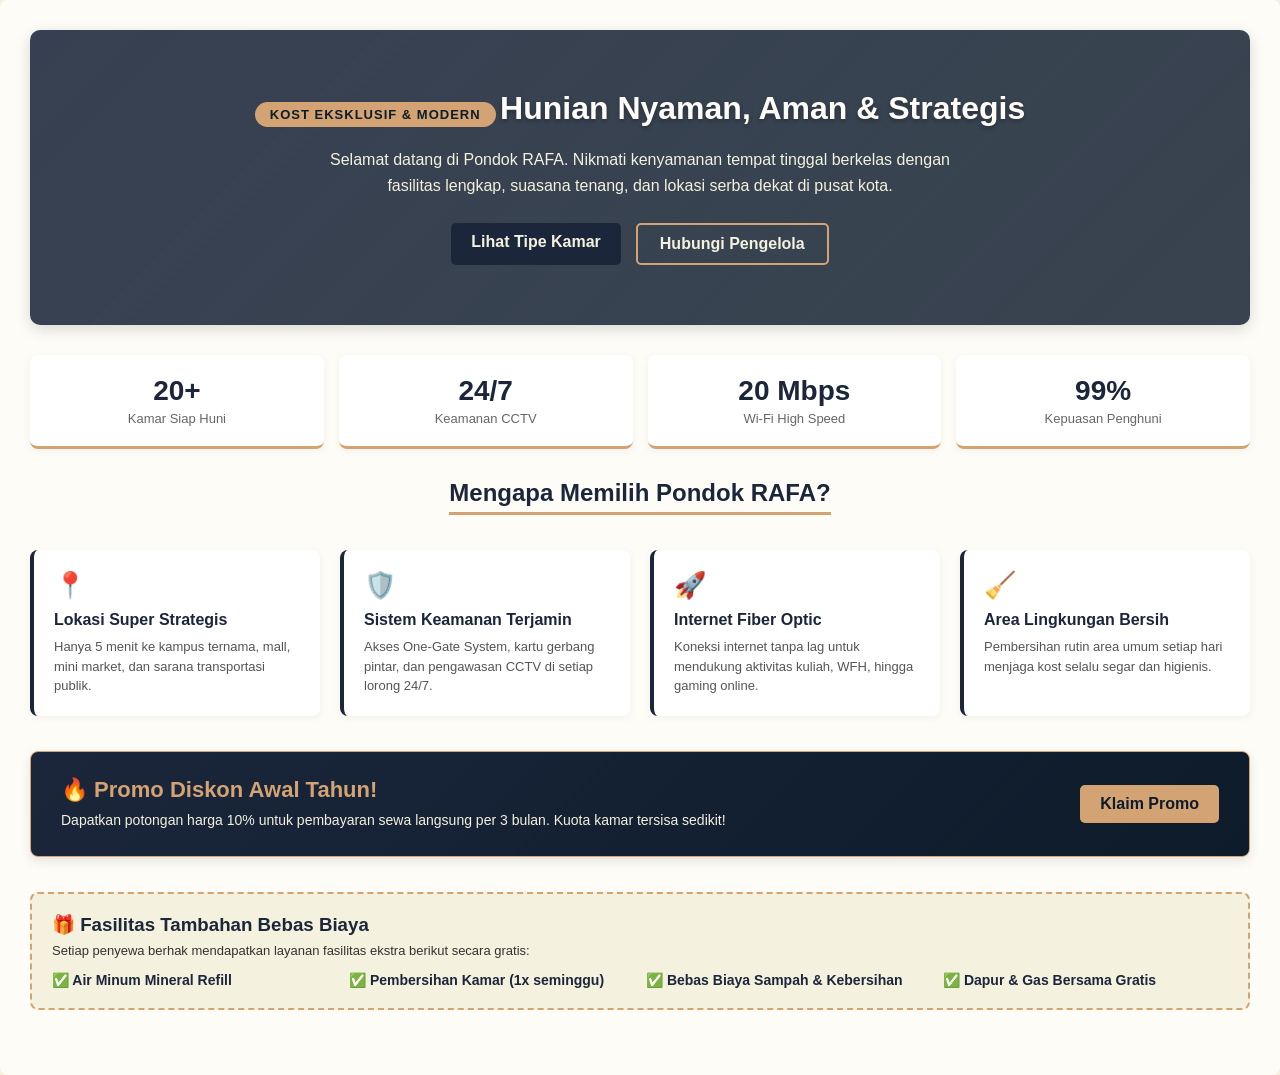
==== home.html @ b2a0f161 "Add files via upload" ====
<!DOCTYPE html>
<html lang="id">
<head>
    <meta charset="UTF-8">
    <meta name="viewport" content="width=device-width, initial-scale=1.0">
    <title>Home - Pondok RAFA</title>
    <link rel="stylesheet" href="style.css">
    <style>
        /* Modern Hero Banner */
        .hero {
            position: relative;
            background: linear-gradient(135deg, rgba(27, 38, 59, 0.88), rgba(13, 27, 42, 0.82)), 
                        url('https://images.unsplash.com/photo-1555854877-bab0e564b8d5?auto=format&fit=crop&w=1200&q=80') center/cover no-repeat;
            color: var(--cream);
            padding: 60px 30px;
            border-radius: 10px;
            text-align: center;
            margin-bottom: 30px;
            box-shadow: 0 4px 15px rgba(0,0,0,0.15);
        }

        .hero-badge {
            background-color: var(--accent);
            color: var(--navy-dark);
            padding: 5px 15px;
            border-radius: 20px;
            font-size: 13px;
            font-weight: 700;
            text-transform: uppercase;
            letter-spacing: 1px;
            display: inline-block;
            margin-bottom: 15px;
        }

        .hero h2 {
            color: var(--cream-light);
            font-size: 32px;
            border-bottom: none;
            margin-bottom: 12px;
            text-shadow: 0 2px 4px rgba(0,0,0,0.3);
        }

        .hero p {
            font-size: 16px;
            max-width: 650px;
            margin: 0 auto 25px auto;
            color: var(--cream);
            line-height: 1.6;
        }

        .hero-btn-group {
            display: flex;
            gap: 15px;
            justify-content: center;
            flex-wrap: wrap;
        }

        .btn-secondary {
            background-color: transparent;
            border: 2px solid var(--accent);
            color: var(--cream);
            padding: 10px 22px;
            border-radius: 5px;
            text-decoration: none;
            font-weight: 600;
            transition: all 0.3s;
        }

        .btn-secondary:hover {
            background-color: var(--accent);
            color: var(--navy-dark);
        }

        /* Stat Counter Section */
        .stats-grid {
            display: grid;
            grid-template-columns: repeat(auto-fit, minmax(180px, 1fr));
            gap: 15px;
            margin-bottom: 30px;
        }

        .stat-card {
            background: var(--white);
            padding: 20px 15px;
            border-radius: 8px;
            text-align: center;
            border-bottom: 3px solid var(--accent);
            box-shadow: 0 2px 8px rgba(0,0,0,0.05);
        }

        .stat-card .number {
            font-size: 28px;
            font-weight: bold;
            color: var(--navy);
            margin-bottom: 4px;
        }

        .stat-card .label {
            font-size: 13px;
            color: #666;
            font-weight: 500;
        }

        /* Highlights Section */
        .section-title {
            text-align: center;
            margin-bottom: 20px;
        }

        .section-title h2 {
            border-bottom: 3px solid var(--accent);
            display: inline-block;
            padding-bottom: 5px;
        }

        .highlights {
            display: grid;
            grid-template-columns: repeat(auto-fit, minmax(220px, 1fr));
            gap: 20px;
            margin-bottom: 35px;
        }

        .highlight-item {
            background-color: var(--white);
            padding: 20px;
            border-radius: 8px;
            text-align: left;
            border-left: 4px solid var(--navy);
            box-shadow: 0 2px 8px rgba(0,0,0,0.05);
            transition: transform 0.2s;
        }

        .highlight-item:hover {
            transform: translateY(-3px);
        }

        .highlight-item .icon {
            font-size: 26px;
            margin-bottom: 10px;
            display: block;
        }

        .highlight-item h4 {
            color: var(--navy);
            margin-bottom: 8px;
            font-size: 16px;
        }

        .highlight-item p {
            font-size: 13px;
            margin-bottom: 0;
            color: #555;
            line-height: 1.5;
        }

        /* Quick Preview Kamar Favorit */
        .preview-section {
            margin-bottom: 35px;
        }

        .preview-grid {
            display: grid;
            grid-template-columns: repeat(auto-fit, minmax(260px, 1fr));
            gap: 20px;
            margin-top: 15px;
        }

        .preview-card {
            background: var(--white);
            border-radius: 8px;
            overflow: hidden;
            box-shadow: 0 3px 10px rgba(0,0,0,0.06);
            border: 1px solid #EAE0D0;
        }

        .preview-card img {
            width: 100%;
            height: 160px;
            object-fit: cover;
        }

        .preview-card-body {
            padding: 15px;
        }

        .preview-card-body h3 {
            font-size: 18px;
            color: var(--navy);
            margin-bottom: 5px;
        }

        .preview-card-body p {
            font-size: 13px;
            color: #666;
            margin-bottom: 12px;
        }

        .preview-card-footer {
            display: flex;
            justify-content: space-between;
            align-items: center;
        }

        .price-tag {
            font-weight: bold;
            color: var(--accent);
            font-size: 15px;
        }

        /* Promo Banner */
        .promo-box {
            background: linear-gradient(135deg, var(--navy) 0%, var(--navy-dark) 100%);
            color: var(--cream);
            padding: 25px 30px;
            border-radius: 8px;
            display: flex;
            justify-content: space-between;
            align-items: center;
            flex-wrap: wrap;
            gap: 20px;
            margin-bottom: 35px;
            border: 1px solid var(--accent);
            box-shadow: 0 4px 12px rgba(0,0,0,0.1);
        }

        .promo-text h3 {
            color: var(--accent);
            font-size: 22px;
            margin-bottom: 6px;
        }

        .promo-text p {
            margin-bottom: 0;
            font-size: 14px;
            color: var(--cream);
        }

        /* Services Include */
        .services-box {
            background-color: var(--cream);
            border: 2px dashed var(--accent);
            border-radius: 8px;
            padding: 20px;
            margin-bottom: 35px;
        }

        .services-list {
            display: grid;
            grid-template-columns: repeat(auto-fit, minmax(200px, 1fr));
            gap: 12px;
            margin-top: 10px;
            list-style: none;
        }

        .services-list li {
            font-size: 14px;
            color: var(--navy);
            font-weight: 600;
            display: flex;
            align-items: center;
            gap: 8px;
        }

        /* Testimoni */
        .testimonial-grid {
            display: grid;
            grid-template-columns: repeat(auto-fit, minmax(250px, 1fr));
            gap: 20px;
            margin-top: 15px;
            margin-bottom: 35px;
        }

        .testimonial-card {
            background: var(--white);
            padding: 20px;
            border-radius: 8px;
            font-style: italic;
            font-size: 14px;
            box-shadow: 0 2px 8px rgba(0,0,0,0.05);
            border: 1px solid #EAE0D0;
            position: relative;
        }

        .testimonial-author {
            font-style: normal;
            font-weight: bold;
            color: var(--navy);
            margin-top: 12px;
            display: block;
            font-size: 13px;
        }

        /* FAQ Section */
        .faq-section {
            margin-top: 20px;
        }

        .faq-item {
            background: var(--white);
            padding: 15px 20px;
            border-radius: 6px;
            margin-bottom: 10px;
            border: 1px solid #EAE0D0;
        }

        .faq-item h4 {
            color: var(--navy);
            margin-bottom: 5px;
            font-size: 15px;
        }

        .faq-item p {
            font-size: 13px;
            color: #555;
            margin-bottom: 0;
        }
    </style>
</head>
<body>
    <div class="page-content">

        <!-- Banner Utama (Hero) -->
        <div class="hero">
            <span class="hero-badge">Kost Eksklusif & Modern</span>
            <h2>Hunian Nyaman, Aman & Strategis</h2>
            <p>Selamat datang di Pondok RAFA. Nikmati kenyamanan tempat tinggal berkelas dengan fasilitas lengkap, suasana tenang, dan lokasi serba dekat di pusat kota.</p>
            <div class="hero-btn-group">
                <a href="produk.html" target="content-frame" class="btn">Lihat Tipe Kamar</a>
                <a href="kontak.html" target="content-frame" class="btn-secondary">Hubungi Pengelola</a>
            </div>
        </div>

        <!-- Statistik Angka -->
        <div class="stats-grid">
            <div class="stat-card">
                <div class="number">20+</div>
                <div class="label">Kamar Siap Huni</div>
            </div>
            <div class="stat-card">
                <div class="number">24/7</div>
                <div class="label">Keamanan CCTV</div>
            </div>
            <div class="stat-card">
                <div class="number">20 Mbps</div>
                <div class="label">Wi-Fi High Speed</div>
            </div>
            <div class="stat-card">
                <div class="number">99%</div>
                <div class="label">Kepuasan Penghuni</div>
            </div>
        </div>

        <!-- Keunggulan Utama -->
        <div class="section-title">
            <h2>Mengapa Memilih Pondok RAFA?</h2>
        </div>
        <div class="highlights">
            <div class="highlight-item">
                <span class="icon">📍</span>
                <h4>Lokasi Super Strategis</h4>
                <p>Hanya 5 menit ke kampus ternama, mall, mini market, dan sarana transportasi publik.</p>
            </div>
            <div class="highlight-item">
                <span class="icon">🛡️</span>
                <h4>Sistem Keamanan Terjamin</h4>
                <p>Akses One-Gate System, kartu gerbang pintar, dan pengawasan CCTV di setiap lorong 24/7.</p>
            </div>
            <div class="highlight-item">
                <span class="icon">🚀</span>
                <h4>Internet Fiber Optic</h4>
                <p>Koneksi internet tanpa lag untuk mendukung aktivitas kuliah, WFH, hingga gaming online.</p>
            </div>
            <div class="highlight-item">
                <span class="icon">🧹</span>
                <h4>Area Lingkungan Bersih</h4>
                <p>Pembersihan rutin area umum setiap hari menjaga kost selalu segar dan higienis.</p>
            </div>
        </div>

        <!-- Banner Promo Spesial -->
        <div class="promo-box">
            <div class="promo-text">
                <h3>🔥 Promo Diskon Awal Tahun!</h3>
                <p>Dapatkan potongan harga 10% untuk pembayaran sewa langsung per 3 bulan. Kuota kamar tersisa sedikit!</p>
            </div>
            <a href="kontak.html" target="content-frame" class="btn" style="background-color: var(--accent); color: var(--navy-dark);">Klaim Promo</a>
        </div>

        <!-- Layanan Gratis Tambahan -->
        <div class="services-box">
            <h3 style="color: var(--navy); margin-bottom: 5px;">🎁 Fasilitas Tambahan Bebas Biaya</h3>
            <p style="font-size: 13px; margin-bottom: 10px;">Setiap penyewa berhak mendapatkan layanan fasilitas ekstra berikut secara gratis:</p>
            <ul class="services-list">
                <li>✅ Air Minum Mineral Refill</li>
                <li>✅ Pembersihan Kamar (1x seminggu)</li>
                <li>✅ Bebas Biaya Sampah & Kebersihan</li>
                <li>✅ Dapur & Gas Bersama Gratis</li>
            </ul>
        </div>

    </div>
</body>
</html>
---- style.css ----
:root {
    --navy: #1B263B;
    --navy-dark: #0D1B2A;
    --cream: #F4F1DE;
    --cream-light: #FDFCF7;
    --accent: #D4A373;
    --text-dark: #333333;
    --white: #FFFFFF;
}

* {
    margin: 0;
    padding: 0;
    box-sizing: border-box;
    font-family: 'Segoe UI', Tahoma, Geneva, Verdana, sans-serif;
}

body {
    background-color: var(--cream);
    color: var(--text-dark);
    display: flex;
    flex-direction: column;
    min-height: 100vh;
}

/* Header & Navigasi */
header {
    background-color: var(--navy);
    color: var(--cream);
    padding: 15px 30px;
    display: flex;
    justify-content: space-between;
    align-items: center;
    box-shadow: 0 4px 6px rgba(0, 0, 0, 0.1);
}

.logo h1 {
    font-size: 24px;
    color: var(--cream);
    letter-spacing: 1px;
}

.logo span {
    color: var(--accent);
}

nav ul {
    list-style: none;
    display: flex;
    gap: 15px;
}

nav ul li a {
    color: var(--cream);
    text-decoration: none;
    font-weight: 500;
    padding: 8px 15px;
    border-radius: 4px;
    transition: background 0.3s, color 0.3s;
}

nav ul li a:hover, nav ul li a.active {
    background-color: var(--accent);
    color: var(--navy-dark);
}

/* Container Iframe */
.main-container {
    flex: 1;
    padding: 20px;
    max-width: 1200px;
    width: 100%;
    margin: 0 auto;
}

iframe {
    width: 100%;
    height: 600px;
    border: none;
    background: var(--cream-light);
    border-radius: 8px;
    box-shadow: 0 4px 12px rgba(0, 0, 0, 0.05);
}

/* Style Konten di dalam Sub-halaman */
.page-content {
    padding: 30px;
    background-color: var(--cream-light);
    min-height: 100%;
    border-radius: 8px;
}

h2 {
    color: var(--navy);
    margin-bottom: 15px;
    border-bottom: 2px solid var(--accent);
    padding-bottom: 8px;
    display: inline-block;
}

p {
    line-height: 1.6;
    margin-bottom: 15px;
}

.btn {
    display: inline-block;
    background-color: var(--navy);
    color: var(--cream);
    padding: 10px 20px;
    border-radius: 5px;
    text-decoration: none;
    font-weight: 600;
    transition: background 0.3s;
}

.btn:hover {
    background-color: var(--accent);
    color: var(--navy-dark);
}

/* Grid Cards */
.grid-cards {
    display: grid;
    grid-template-columns: repeat(auto-fit, minmax(250px, 1fr));
    gap: 20px;
    margin-top: 20px;
}

.card {
    background: var(--white);
    border: 1px solid #EAE0D0;
    border-radius: 6px;
    padding: 20px;
    box-shadow: 0 2px 5px rgba(0, 0, 0, 0.05);
}

.card h3 {
    color: var(--navy);
    margin-bottom: 10px;
}

/* Footer */
footer {
    background-color: var(--navy-dark);
    color: var(--cream);
    text-align: center;
    padding: 15px;
    font-size: 14px;
}
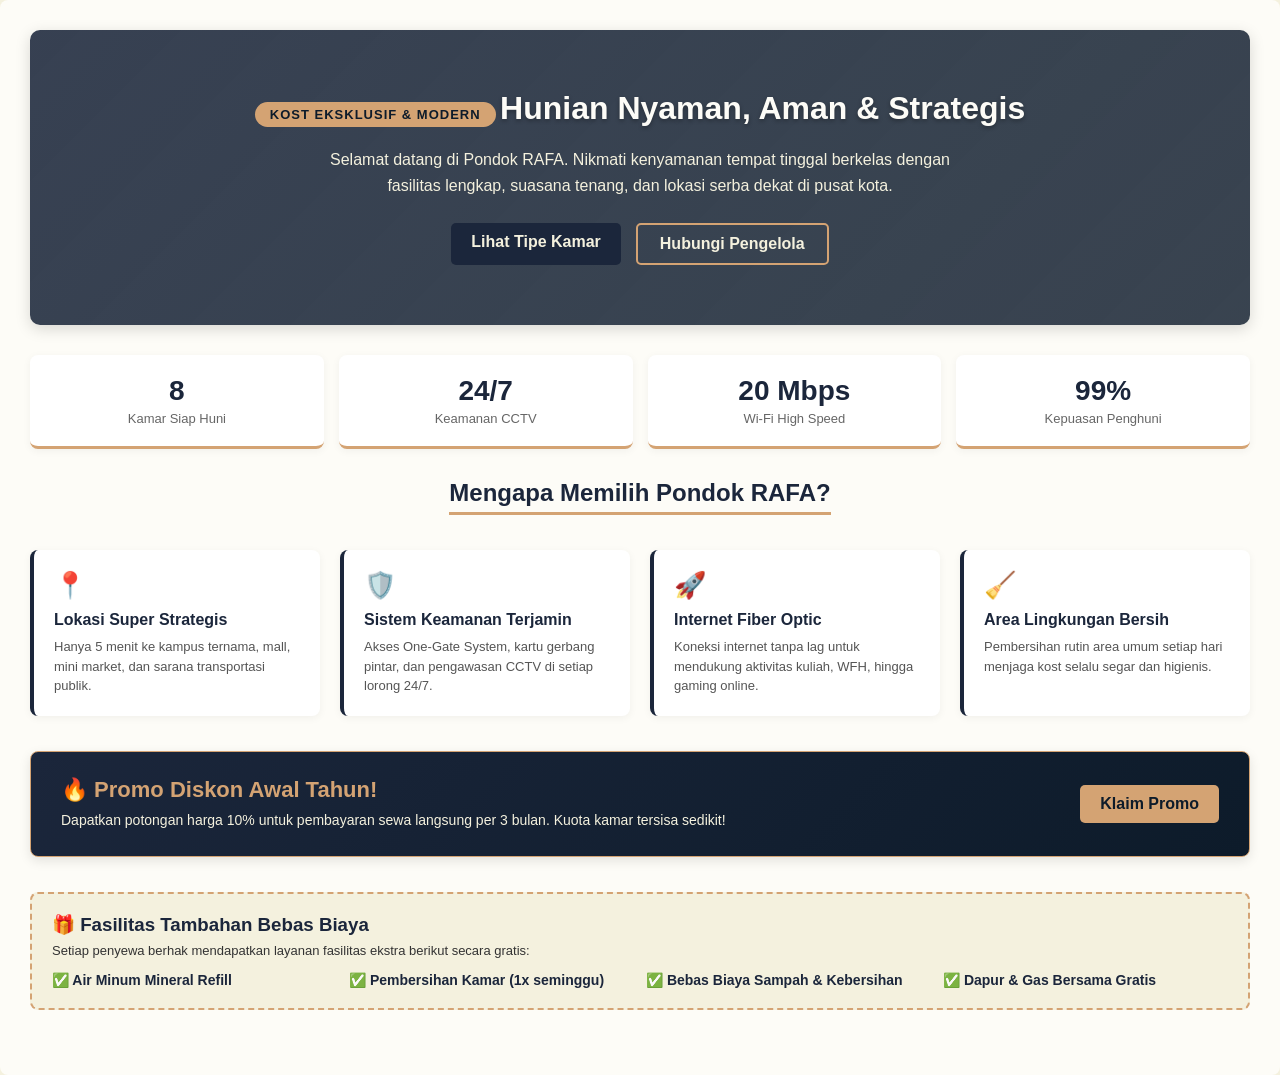
==== commit 4a157ace: "Add files via upload" ====
--- a/home.html
+++ b/home.html
@@ -333,7 +333,7 @@
         <!-- Statistik Angka -->
         <div class="stats-grid">
             <div class="stat-card">
-                <div class="number">20+</div>
+                <div class="number">8</div>
                 <div class="label">Kamar Siap Huni</div>
             </div>
             <div class="stat-card">
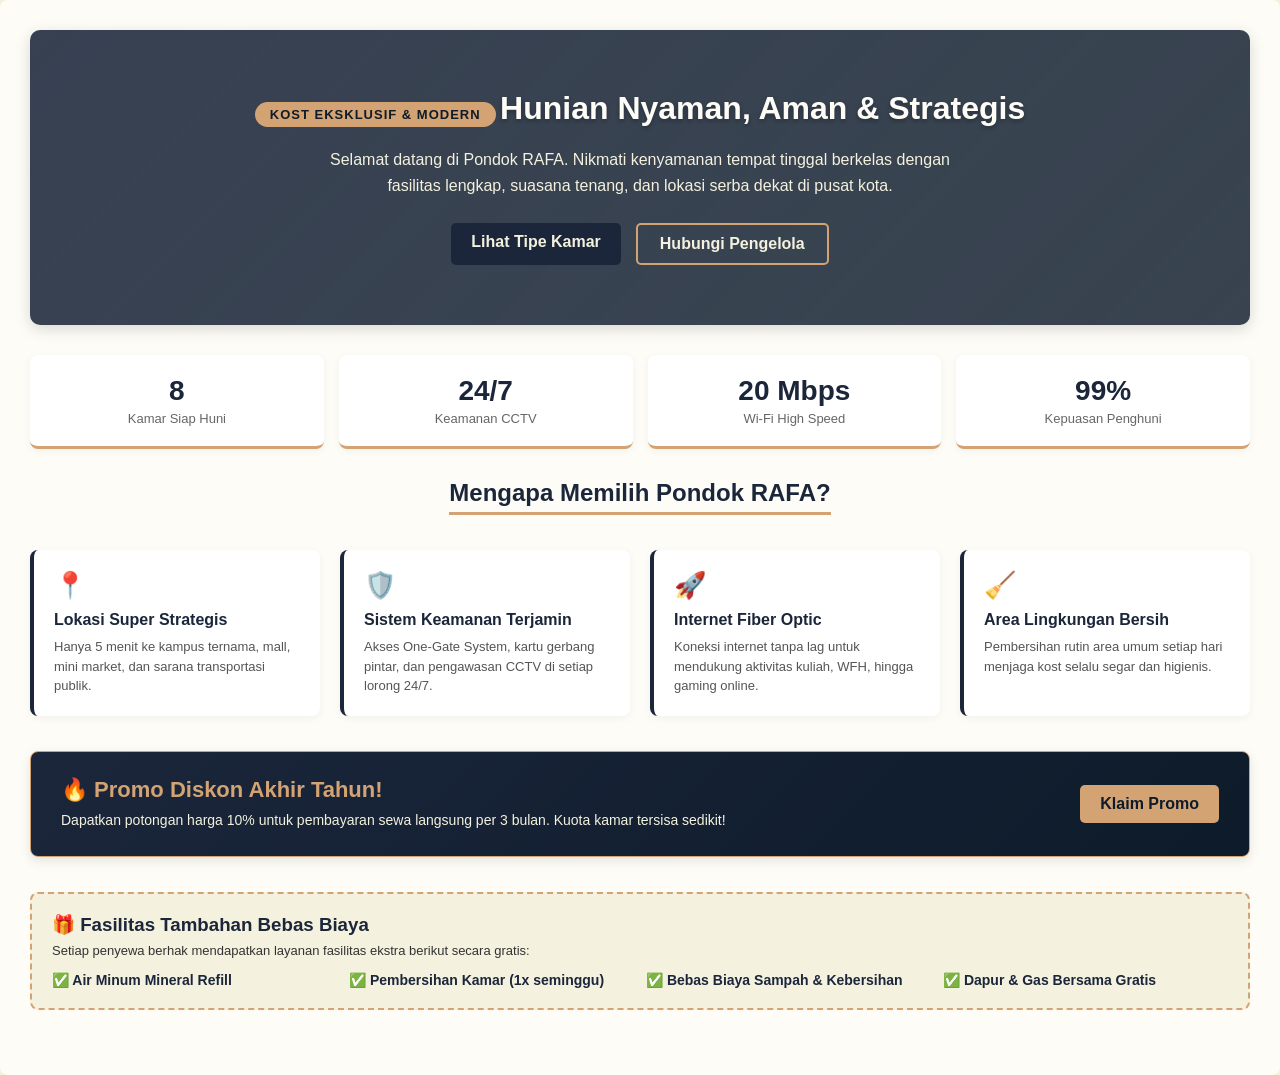
==== commit c06534fe: "Add files via upload" ====
--- a/home.html
+++ b/home.html
@@ -380,7 +380,7 @@
         <!-- Banner Promo Spesial -->
         <div class="promo-box">
             <div class="promo-text">
-                <h3>🔥 Promo Diskon Awal Tahun!</h3>
+                <h3>🔥 Promo Diskon Akhir Tahun!</h3>
                 <p>Dapatkan potongan harga 10% untuk pembayaran sewa langsung per 3 bulan. Kuota kamar tersisa sedikit!</p>
             </div>
             <a href="kontak.html" target="content-frame" class="btn" style="background-color: var(--accent); color: var(--navy-dark);">Klaim Promo</a>
